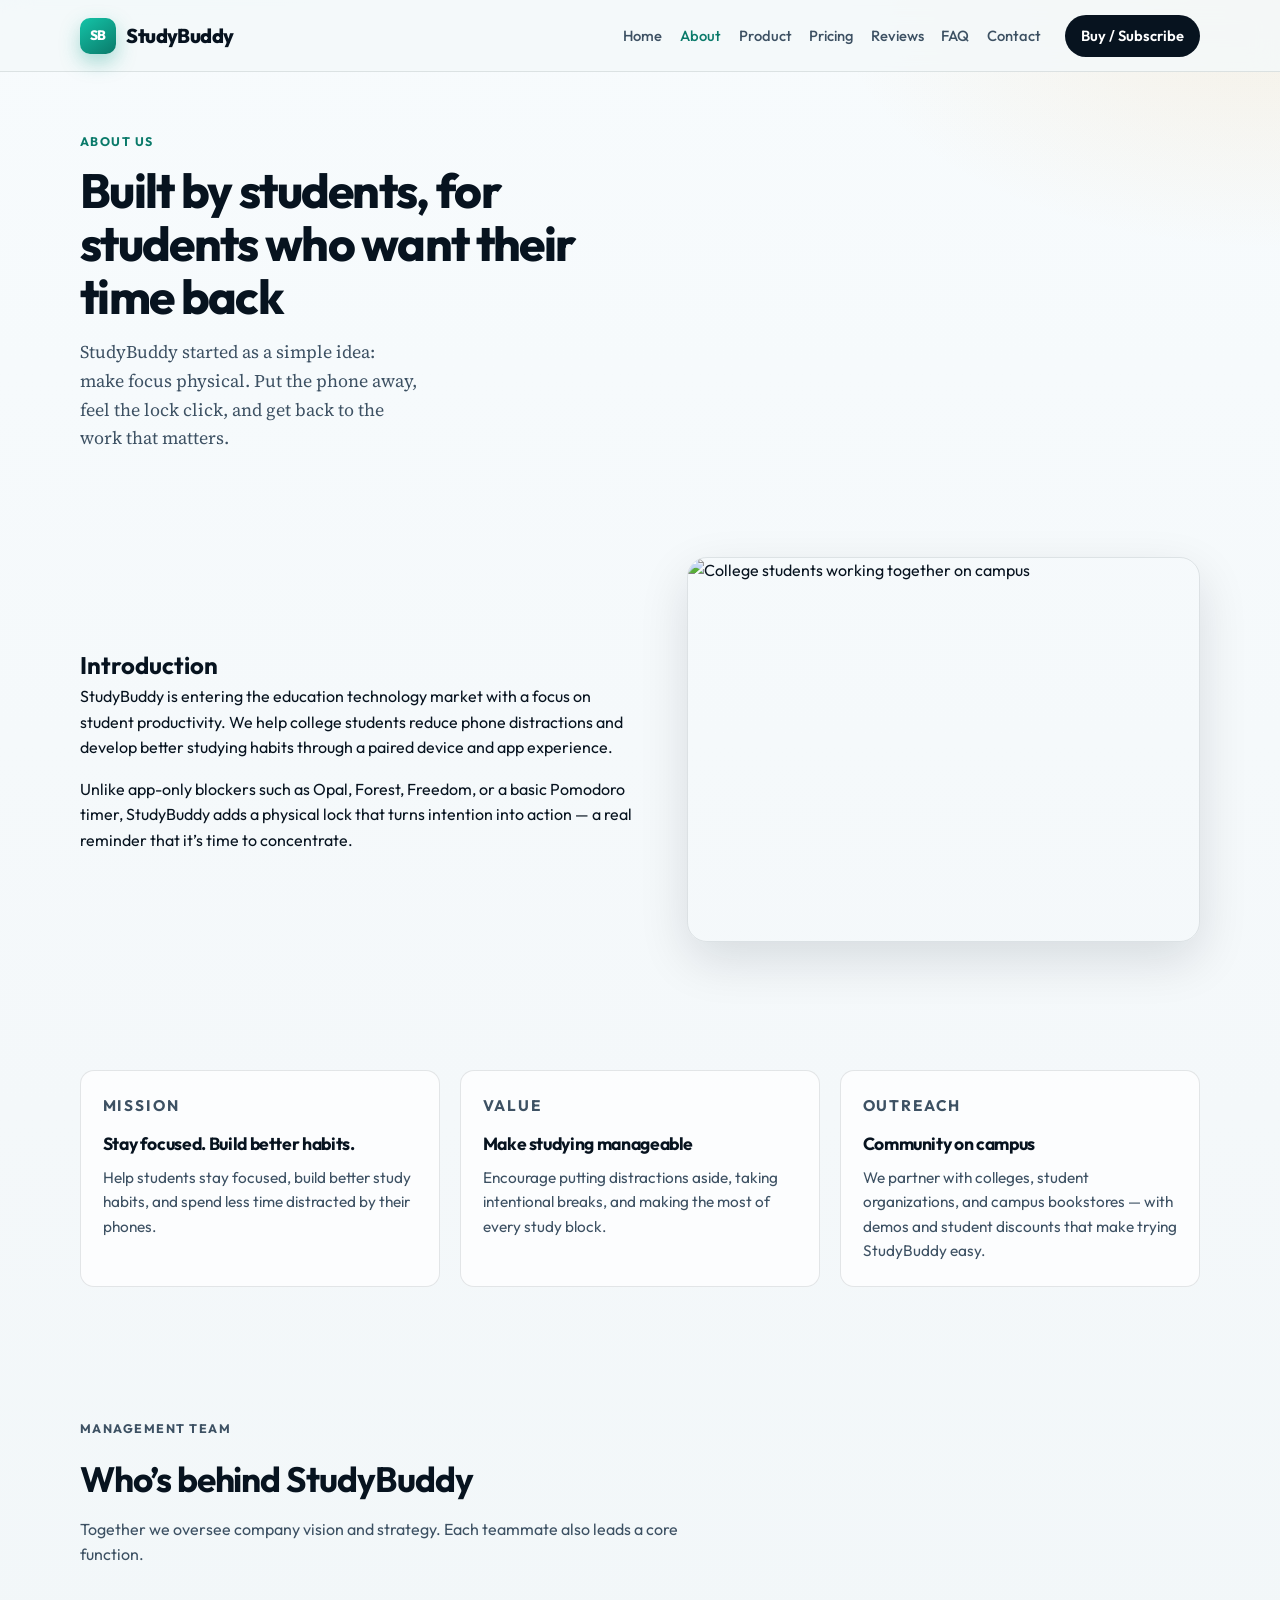
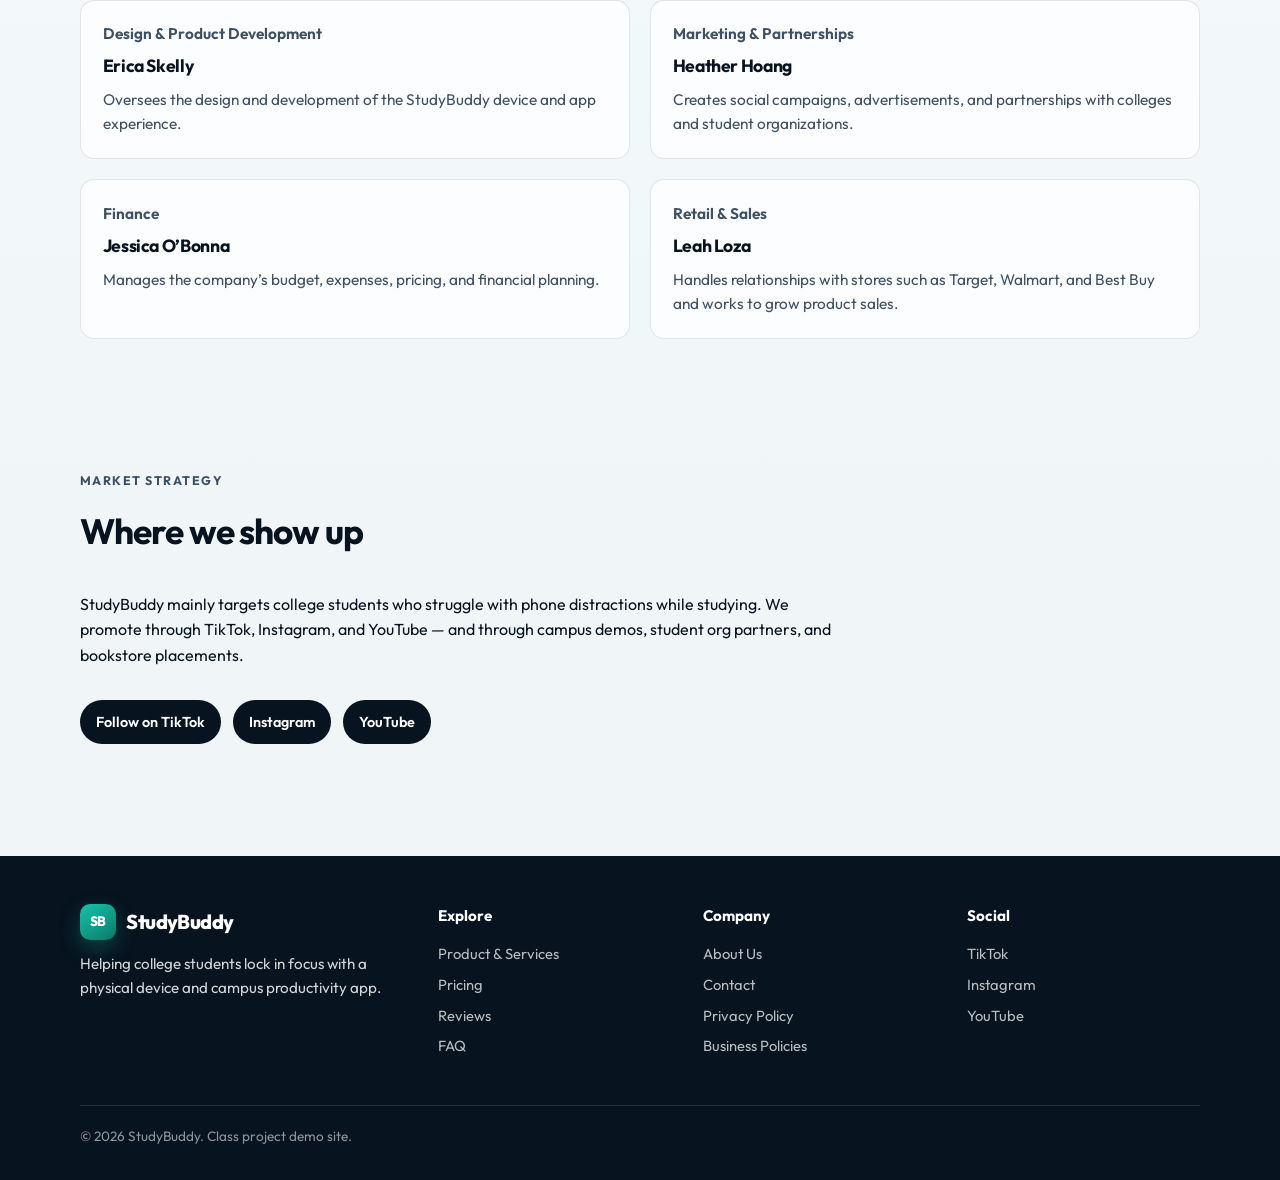
==== about.html @ 8989edad "Initial StudyBuddy multi-page class project website. Co-authored-by: Cursor <cursoragent@cursor.com>" ====
<!DOCTYPE html>
<html lang="en">
<head>
  <meta charset="UTF-8" />
  <meta name="viewport" content="width=device-width, initial-scale=1" />
  <title>About Us — StudyBuddy</title>
  <link rel="stylesheet" href="css/styles.css" />
</head>
<body>
  <header class="site-header">
    <div class="container nav">
      <a class="logo" href="index.html"><span class="logo-mark">SB</span> StudyBuddy</a>
      <button class="nav-toggle" aria-label="Menu" aria-expanded="false"><span></span><span></span><span></span></button>
      <nav class="nav-links" aria-label="Primary">
        <a href="index.html">Home</a>
        <a class="active" href="about.html">About</a>
        <a href="product.html">Product</a>
        <a href="pricing.html">Pricing</a>
        <a href="testimonials.html">Reviews</a>
        <a href="faq.html">FAQ</a>
        <a href="contact.html">Contact</a>
        <a class="nav-cta" href="checkout.html">Buy / Subscribe</a>
      </nav>
    </div>
  </header>

  <main>
    <section class="page-hero">
      <div class="container">
        <p class="eyebrow">About Us</p>
        <h1>Built by students, for students who want their time back</h1>
        <p class="lede">StudyBuddy started as a simple idea: make focus physical. Put the phone away, feel the lock click, and get back to the work that matters.</p>
      </div>
    </section>

    <section>
      <div class="container split">
        <div class="prose">
          <h2>Introduction</h2>
          <p>StudyBuddy is entering the education technology market with a focus on student productivity. We help college students reduce phone distractions and develop better studying habits through a paired device and app experience.</p>
          <p>Unlike app-only blockers such as Opal, Forest, Freedom, or a basic Pomodoro timer, StudyBuddy adds a physical lock that turns intention into action — a real reminder that it’s time to concentrate.</p>
        </div>
        <div class="device-shot">
          <img src="https://images.unsplash.com/photo-1523240795612-9a054b0db644?auto=format&fit=crop&w=1100&q=80" alt="College students working together on campus" />
        </div>
      </div>
    </section>

    <section>
      <div class="container">
        <div class="feature-grid">
          <article class="feature">
            <p class="eyebrow">Mission</p>
            <h3>Stay focused. Build better habits.</h3>
            <p>Help students stay focused, build better study habits, and spend less time distracted by their phones.</p>
          </article>
          <article class="feature">
            <p class="eyebrow">Value</p>
            <h3>Make studying manageable</h3>
            <p>Encourage putting distractions aside, taking intentional breaks, and making the most of every study block.</p>
          </article>
          <article class="feature">
            <p class="eyebrow">Outreach</p>
            <h3>Community on campus</h3>
            <p>We partner with colleges, student organizations, and campus bookstores — with demos and student discounts that make trying StudyBuddy easy.</p>
          </article>
        </div>
      </div>
    </section>

    <section>
      <div class="container">
        <div class="section-head">
          <p class="eyebrow">Management Team</p>
          <h2>Who’s behind StudyBuddy</h2>
          <p>Together we oversee company vision and strategy. Each teammate also leads a core function.</p>
        </div>
        <div class="team-grid">
          <article class="team-card">
            <p class="role">Design &amp; Product Development</p>
            <h3>Erica Skelly</h3>
            <p>Oversees the design and development of the StudyBuddy device and app experience.</p>
          </article>
          <article class="team-card">
            <p class="role">Marketing &amp; Partnerships</p>
            <h3>Heather Hoang</h3>
            <p>Creates social campaigns, advertisements, and partnerships with colleges and student organizations.</p>
          </article>
          <article class="team-card">
            <p class="role">Finance</p>
            <h3>Jessica O’Bonna</h3>
            <p>Manages the company’s budget, expenses, pricing, and financial planning.</p>
          </article>
          <article class="team-card">
            <p class="role">Retail &amp; Sales</p>
            <h3>Leah Loza</h3>
            <p>Handles relationships with stores such as Target, Walmart, and Best Buy and works to grow product sales.</p>
          </article>
        </div>
      </div>
    </section>

    <section>
      <div class="container">
        <div class="section-head">
          <p class="eyebrow">Market strategy</p>
          <h2>Where we show up</h2>
        </div>
        <div class="prose">
          <p>StudyBuddy mainly targets college students who struggle with phone distractions while studying. We promote through TikTok, Instagram, and YouTube — and through campus demos, student org partners, and bookstore placements.</p>
        </div>
        <div class="social-row mt-2">
          <a class="social-link" href="https://www.tiktok.com" target="_blank" rel="noopener">Follow on TikTok</a>
          <a class="social-link" href="https://www.instagram.com" target="_blank" rel="noopener">Instagram</a>
          <a class="social-link" href="https://www.youtube.com" target="_blank" rel="noopener">YouTube</a>
        </div>
      </div>
    </section>
  </main>

  <footer class="site-footer">
    <div class="container footer-grid">
      <div>
        <div class="logo"><span class="logo-mark">SB</span> StudyBuddy</div>
        <p>Helping college students lock in focus with a physical device and campus productivity app.</p>
      </div>
      <div>
        <h4>Explore</h4>
        <a href="product.html">Product &amp; Services</a>
        <a href="pricing.html">Pricing</a>
        <a href="testimonials.html">Reviews</a>
        <a href="faq.html">FAQ</a>
      </div>
      <div>
        <h4>Company</h4>
        <a href="about.html">About Us</a>
        <a href="contact.html">Contact</a>
        <a href="privacy.html">Privacy Policy</a>
        <a href="policies.html">Business Policies</a>
      </div>
      <div>
        <h4>Social</h4>
        <a href="https://www.tiktok.com" target="_blank" rel="noopener">TikTok</a>
        <a href="https://www.instagram.com" target="_blank" rel="noopener">Instagram</a>
        <a href="https://www.youtube.com" target="_blank" rel="noopener">YouTube</a>
      </div>
    </div>
    <div class="container footer-bottom">
      <span>© 2026 StudyBuddy. Class project demo site.</span>
    </div>
  </footer>
  <script src="js/main.js"></script>
</body>
</html>
---- css/styles.css ----
/* StudyBuddy — campus focus, ink + teal */
@import url('https://fonts.googleapis.com/css2?family=Outfit:wght@400;500;600;700;800&family=Source+Serif+4:opsz,wght@8..60,500;8..60,600&display=swap');

:root {
  --ink: #07131f;
  --ink-soft: #132536;
  --slate: #3d5163;
  --mist: #e8f1f4;
  --paper: #f4f8fa;
  --teal: #0f9f8a;
  --teal-bright: #14c4a8;
  --teal-deep: #0a7a6a;
  --amber: #e8a23a;
  --white: #ffffff;
  --line: rgba(7, 19, 31, 0.1);
  --shadow: 0 18px 50px rgba(7, 19, 31, 0.12);
  --radius: 14px;
  --max: 1120px;
  --nav-h: 72px;
  --font-display: "Outfit", system-ui, sans-serif;
  --font-serif: "Source Serif 4", Georgia, serif;
}

*,
*::before,
*::after {
  box-sizing: border-box;
  margin: 0;
  padding: 0;
}

html {
  scroll-behavior: smooth;
}

body {
  font-family: var(--font-display);
  color: var(--ink);
  background:
    radial-gradient(1200px 600px at 10% -10%, rgba(20, 196, 168, 0.18), transparent 55%),
    radial-gradient(900px 500px at 100% 0%, rgba(232, 162, 58, 0.12), transparent 50%),
    linear-gradient(180deg, #f7fbfd 0%, var(--paper) 40%, #eef5f7 100%);
  line-height: 1.6;
  min-height: 100vh;
}

img {
  max-width: 100%;
  display: block;
}

a {
  color: inherit;
  text-decoration: none;
}

ul {
  list-style: none;
}

.container {
  width: min(100% - 2.5rem, var(--max));
  margin-inline: auto;
}

/* Nav */
.site-header {
  position: sticky;
  top: 0;
  z-index: 100;
  height: var(--nav-h);
  backdrop-filter: blur(14px);
  background: rgba(244, 248, 250, 0.85);
  border-bottom: 1px solid var(--line);
}

.nav {
  height: var(--nav-h);
  display: flex;
  align-items: center;
  justify-content: space-between;
  gap: 1rem;
}

.logo {
  display: flex;
  align-items: center;
  gap: 0.65rem;
  font-weight: 800;
  font-size: 1.25rem;
  letter-spacing: -0.03em;
}

.logo-mark {
  width: 36px;
  height: 36px;
  border-radius: 10px;
  background: linear-gradient(145deg, var(--teal-bright), var(--teal-deep));
  display: grid;
  place-items: center;
  color: white;
  font-size: 0.85rem;
  box-shadow: 0 8px 20px rgba(15, 159, 138, 0.35);
}

.nav-links {
  display: flex;
  align-items: center;
  gap: 0.15rem 1.1rem;
  flex-wrap: wrap;
  justify-content: flex-end;
}

.nav-links a {
  font-size: 0.92rem;
  font-weight: 500;
  color: var(--slate);
  transition: color 0.2s ease;
}

.nav-links a:hover,
.nav-links a.active {
  color: var(--teal-deep);
}

.nav-cta {
  margin-left: 0.4rem;
  background: var(--ink);
  color: white !important;
  padding: 0.55rem 1rem;
  border-radius: 999px;
  font-weight: 600 !important;
}

.nav-cta:hover {
  background: var(--teal-deep) !important;
  color: white !important;
}

.nav-toggle {
  display: none;
  border: 0;
  background: transparent;
  width: 42px;
  height: 42px;
  cursor: pointer;
}

.nav-toggle span {
  display: block;
  height: 2px;
  background: var(--ink);
  margin: 7px 8px;
  border-radius: 2px;
}

@media (max-width: 900px) {
  .nav-toggle {
    display: block;
  }

  .nav-links {
    display: none;
    position: absolute;
    inset: var(--nav-h) 0 auto 0;
    background: rgba(244, 248, 250, 0.98);
    border-bottom: 1px solid var(--line);
    padding: 1rem 1.25rem 1.25rem;
    flex-direction: column;
    align-items: stretch;
    gap: 0.75rem;
  }

  .nav-links.open {
    display: flex;
  }

  .nav-cta {
    margin-left: 0;
    text-align: center;
  }
}

/* Buttons */
.btn {
  display: inline-flex;
  align-items: center;
  justify-content: center;
  gap: 0.45rem;
  padding: 0.85rem 1.35rem;
  border-radius: 999px;
  font-weight: 650;
  font-size: 0.98rem;
  border: 0;
  cursor: pointer;
  transition: transform 0.2s ease, background 0.2s ease, box-shadow 0.2s ease;
}

.btn:hover {
  transform: translateY(-2px);
}

.btn-primary {
  background: linear-gradient(135deg, var(--teal-bright), var(--teal-deep));
  color: white;
  box-shadow: 0 12px 28px rgba(15, 159, 138, 0.35);
}

.btn-secondary {
  background: var(--ink);
  color: white;
}

.btn-ghost {
  background: transparent;
  color: var(--ink);
  border: 1.5px solid var(--line);
}

.btn-amber {
  background: var(--amber);
  color: var(--ink);
}

/* Hero */
.hero {
  position: relative;
  min-height: calc(100vh - var(--nav-h));
  display: grid;
  align-items: end;
  overflow: hidden;
  color: white;
}

.hero-media {
  position: absolute;
  inset: 0;
  z-index: 0;
}

.hero-media img {
  width: 100%;
  height: 100%;
  object-fit: cover;
  animation: heroZoom 18s ease-in-out infinite alternate;
}

.hero-media::after {
  content: "";
  position: absolute;
  inset: 0;
  background:
    linear-gradient(180deg, rgba(7, 19, 31, 0.35) 0%, rgba(7, 19, 31, 0.78) 70%, rgba(7, 19, 31, 0.92) 100%),
    linear-gradient(90deg, rgba(7, 19, 31, 0.55), transparent 55%);
}

@keyframes heroZoom {
  from { transform: scale(1); }
  to { transform: scale(1.06); }
}

.hero-content {
  position: relative;
  z-index: 1;
  padding: 4.5rem 0 5rem;
  max-width: 680px;
  animation: riseIn 0.9s ease both;
}

@keyframes riseIn {
  from { opacity: 0; transform: translateY(24px); }
  to { opacity: 1; transform: translateY(0); }
}

.brand-hero {
  font-size: clamp(3.4rem, 9vw, 5.6rem);
  font-weight: 800;
  letter-spacing: -0.05em;
  line-height: 0.95;
  margin-bottom: 1rem;
}

.brand-hero span {
  color: var(--teal-bright);
}

.hero h1,
.page-hero h1 {
  font-size: clamp(2rem, 4.5vw, 3rem);
  letter-spacing: -0.035em;
  line-height: 1.1;
  font-weight: 750;
}

.hero .lede,
.page-hero .lede {
  margin-top: 1rem;
  font-size: 1.12rem;
  color: rgba(255, 255, 255, 0.88);
  max-width: 38ch;
  font-family: var(--font-serif);
}

.hero-actions {
  display: flex;
  flex-wrap: wrap;
  gap: 0.75rem;
  margin-top: 1.75rem;
}

/* Page hero (inner) */
.page-hero {
  padding: 3.5rem 0 2.5rem;
}

.page-hero h1 {
  max-width: 16ch;
}

.page-hero .lede {
  color: var(--slate);
  font-family: var(--font-serif);
}

.eyebrow {
  display: inline-block;
  font-size: 0.78rem;
  font-weight: 700;
  letter-spacing: 0.12em;
  text-transform: uppercase;
  color: var(--teal-deep);
  margin-bottom: 0.75rem;
}

/* Sections */
section {
  padding: 4rem 0;
}

.section-head {
  margin-bottom: 2rem;
  max-width: 620px;
}

.section-head h2 {
  font-size: clamp(1.6rem, 3vw, 2.2rem);
  letter-spacing: -0.03em;
  margin-bottom: 0.6rem;
}

.section-head p {
  color: var(--slate);
}

.split {
  display: grid;
  grid-template-columns: 1.05fr 0.95fr;
  gap: 2.5rem;
  align-items: center;
}

@media (max-width: 800px) {
  .split {
    grid-template-columns: 1fr;
  }
}

.feature-grid,
.team-grid,
.plan-grid,
.review-grid,
.policy-grid {
  display: grid;
  gap: 1.25rem;
}

.feature-grid {
  grid-template-columns: repeat(3, 1fr);
}

.team-grid,
.review-grid {
  grid-template-columns: repeat(2, 1fr);
}

.plan-grid {
  grid-template-columns: repeat(3, 1fr);
}

.policy-grid {
  grid-template-columns: repeat(2, 1fr);
}

@media (max-width: 900px) {
  .feature-grid,
  .plan-grid {
    grid-template-columns: 1fr;
  }

  .team-grid,
  .review-grid,
  .policy-grid {
    grid-template-columns: 1fr;
  }
}

.feature,
.team-card,
.plan,
.review,
.policy-block,
.faq-item,
.media-tile {
  background: rgba(255, 255, 255, 0.72);
  border: 1px solid var(--line);
  border-radius: var(--radius);
  padding: 1.35rem;
  transition: transform 0.25s ease, box-shadow 0.25s ease;
}

.feature:hover,
.team-card:hover,
.review:hover {
  transform: translateY(-4px);
  box-shadow: var(--shadow);
}

.feature-icon {
  width: 42px;
  height: 42px;
  border-radius: 12px;
  background: rgba(20, 196, 168, 0.15);
  color: var(--teal-deep);
  display: grid;
  place-items: center;
  font-weight: 800;
  margin-bottom: 0.85rem;
}

.feature h3,
.team-card h3,
.plan h3,
.review h3,
.policy-block h3 {
  font-size: 1.1rem;
  margin-bottom: 0.45rem;
  letter-spacing: -0.02em;
}

.feature p,
.team-card p,
.plan p,
.review p,
.policy-block p,
.faq-item p {
  color: var(--slate);
  font-size: 0.96rem;
}

.role {
  color: var(--teal-deep);
  font-weight: 650;
  font-size: 0.88rem;
  margin-bottom: 0.35rem;
}

/* Media band */
.media-band {
  display: grid;
  grid-template-columns: 1.4fr 1fr;
  gap: 1rem;
}

.media-band img {
  width: 100%;
  height: 100%;
  min-height: 280px;
  object-fit: cover;
  border-radius: var(--radius);
}

.media-stack {
  display: grid;
  gap: 1rem;
}

@media (max-width: 800px) {
  .media-band {
    grid-template-columns: 1fr;
  }
}

/* Pricing */
.plan.featured {
  border: 2px solid var(--teal);
  box-shadow: var(--shadow);
  position: relative;
}

.plan .price {
  font-size: 2.4rem;
  font-weight: 800;
  letter-spacing: -0.04em;
  margin: 0.6rem 0;
}

.plan .price span {
  font-size: 0.95rem;
  font-weight: 500;
  color: var(--slate);
}

.plan ul {
  margin: 1rem 0 1.4rem;
  display: grid;
  gap: 0.45rem;
}

.plan li {
  color: var(--slate);
  padding-left: 1.2rem;
  position: relative;
  font-size: 0.94rem;
}

.plan li::before {
  content: "✓";
  position: absolute;
  left: 0;
  color: var(--teal-deep);
  font-weight: 700;
}

.badge {
  display: inline-block;
  background: rgba(20, 196, 168, 0.15);
  color: var(--teal-deep);
  font-size: 0.75rem;
  font-weight: 700;
  padding: 0.25rem 0.6rem;
  border-radius: 999px;
  margin-bottom: 0.5rem;
}

/* Forms */
.form-shell {
  background: rgba(255, 255, 255, 0.8);
  border: 1px solid var(--line);
  border-radius: calc(var(--radius) + 4px);
  padding: 1.5rem;
  box-shadow: var(--shadow);
}

.form-grid {
  display: grid;
  gap: 1rem;
}

.form-grid.two {
  grid-template-columns: 1fr 1fr;
}

@media (max-width: 700px) {
  .form-grid.two {
    grid-template-columns: 1fr;
  }
}

label {
  display: grid;
  gap: 0.35rem;
  font-size: 0.9rem;
  font-weight: 600;
}

input,
select,
textarea {
  width: 100%;
  border: 1.5px solid var(--line);
  border-radius: 10px;
  padding: 0.75rem 0.85rem;
  font: inherit;
  background: white;
  color: var(--ink);
}

input:focus,
select:focus,
textarea:focus {
  outline: 2px solid rgba(20, 196, 168, 0.35);
  border-color: var(--teal);
}

textarea {
  min-height: 130px;
  resize: vertical;
}

.form-note {
  margin-top: 0.85rem;
  font-size: 0.85rem;
  color: var(--slate);
}

.form-success {
  display: none;
  margin-top: 1rem;
  padding: 0.9rem 1rem;
  border-radius: 10px;
  background: rgba(20, 196, 168, 0.15);
  color: var(--teal-deep);
  font-weight: 600;
}

.form-success.show {
  display: block;
  animation: riseIn 0.4s ease;
}

/* FAQ */
.faq-list {
  display: grid;
  gap: 0.85rem;
}

.faq-item summary {
  cursor: pointer;
  font-weight: 650;
  list-style: none;
}

.faq-item summary::-webkit-details-marker {
  display: none;
}

.faq-item summary::after {
  content: "+";
  float: right;
  color: var(--teal-deep);
  font-weight: 700;
}

.faq-item[open] summary::after {
  content: "–";
}

.faq-item p {
  margin-top: 0.75rem;
}

/* Social */
.social-row {
  display: flex;
  flex-wrap: wrap;
  gap: 0.75rem;
}

.social-link {
  display: inline-flex;
  align-items: center;
  gap: 0.45rem;
  padding: 0.65rem 1rem;
  border-radius: 999px;
  background: var(--ink);
  color: white;
  font-weight: 600;
  font-size: 0.9rem;
}

.social-link:hover {
  background: var(--teal-deep);
}

/* Stars */
.stars {
  color: var(--amber);
  letter-spacing: 0.08em;
  margin-bottom: 0.4rem;
}

/* Checkout */
.checkout-layout {
  display: grid;
  grid-template-columns: 1.1fr 0.9fr;
  gap: 1.5rem;
  align-items: start;
}

@media (max-width: 850px) {
  .checkout-layout {
    grid-template-columns: 1fr;
  }
}

.order-summary {
  background: var(--ink);
  color: white;
  border-radius: calc(var(--radius) + 4px);
  padding: 1.5rem;
}

.order-summary h3 {
  margin-bottom: 1rem;
}

.order-line {
  display: flex;
  justify-content: space-between;
  gap: 1rem;
  padding: 0.55rem 0;
  border-bottom: 1px solid rgba(255, 255, 255, 0.12);
  font-size: 0.95rem;
}

.order-total {
  display: flex;
  justify-content: space-between;
  margin-top: 1rem;
  font-size: 1.2rem;
  font-weight: 750;
}

/* Footer */
.site-footer {
  margin-top: 3rem;
  background: var(--ink);
  color: rgba(255, 255, 255, 0.82);
  padding: 3rem 0 2rem;
}

.footer-grid {
  display: grid;
  grid-template-columns: 1.4fr 1fr 1fr 1fr;
  gap: 2rem;
}

@media (max-width: 850px) {
  .footer-grid {
    grid-template-columns: 1fr 1fr;
  }
}

@media (max-width: 520px) {
  .footer-grid {
    grid-template-columns: 1fr;
  }
}

.site-footer .logo {
  color: white;
  margin-bottom: 0.75rem;
}

.site-footer p {
  max-width: 34ch;
  font-size: 0.95rem;
}

.site-footer h4 {
  color: white;
  margin-bottom: 0.85rem;
  font-size: 0.95rem;
}

.site-footer a {
  display: block;
  color: rgba(255, 255, 255, 0.72);
  margin-bottom: 0.45rem;
  font-size: 0.92rem;
}

.site-footer a:hover {
  color: var(--teal-bright);
}

.footer-bottom {
  margin-top: 2.5rem;
  padding-top: 1.25rem;
  border-top: 1px solid rgba(255, 255, 255, 0.12);
  display: flex;
  flex-wrap: wrap;
  justify-content: space-between;
  gap: 0.75rem;
  font-size: 0.85rem;
  color: rgba(255, 255, 255, 0.55);
}

/* Utility */
.muted {
  color: var(--slate);
}

.mt-1 { margin-top: 1rem; }
.mt-2 { margin-top: 2rem; }
.mb-1 { margin-bottom: 1rem; }

.prose {
  max-width: 70ch;
}

.prose p + p {
  margin-top: 1rem;
}

.prose ul {
  margin: 1rem 0;
  padding-left: 1.2rem;
}

.prose li {
  list-style: disc;
  color: var(--slate);
  margin-bottom: 0.4rem;
}

.device-shot {
  border-radius: calc(var(--radius) + 6px);
  overflow: hidden;
  box-shadow: var(--shadow);
  border: 1px solid var(--line);
}

.device-shot img {
  width: 100%;
  aspect-ratio: 4 / 3;
  object-fit: cover;
}

.cta-band {
  background: linear-gradient(135deg, var(--ink) 0%, #12324a 100%);
  color: white;
  border-radius: calc(var(--radius) + 8px);
  padding: 2.5rem;
  display: flex;
  flex-wrap: wrap;
  justify-content: space-between;
  gap: 1.25rem;
  align-items: center;
}

.cta-band h2 {
  font-size: clamp(1.5rem, 3vw, 2rem);
  letter-spacing: -0.03em;
  max-width: 16ch;
}

.cta-band p {
  color: rgba(255, 255, 255, 0.78);
  margin-top: 0.4rem;
  max-width: 40ch;
}

.ad-space {
  margin-top: 1rem;
  border: 1.5px dashed rgba(20, 196, 168, 0.45);
  border-radius: var(--radius);
  padding: 1.25rem;
  background: rgba(20, 196, 168, 0.06);
  text-align: center;
}

.ad-space strong {
  display: block;
  margin-bottom: 0.25rem;
}
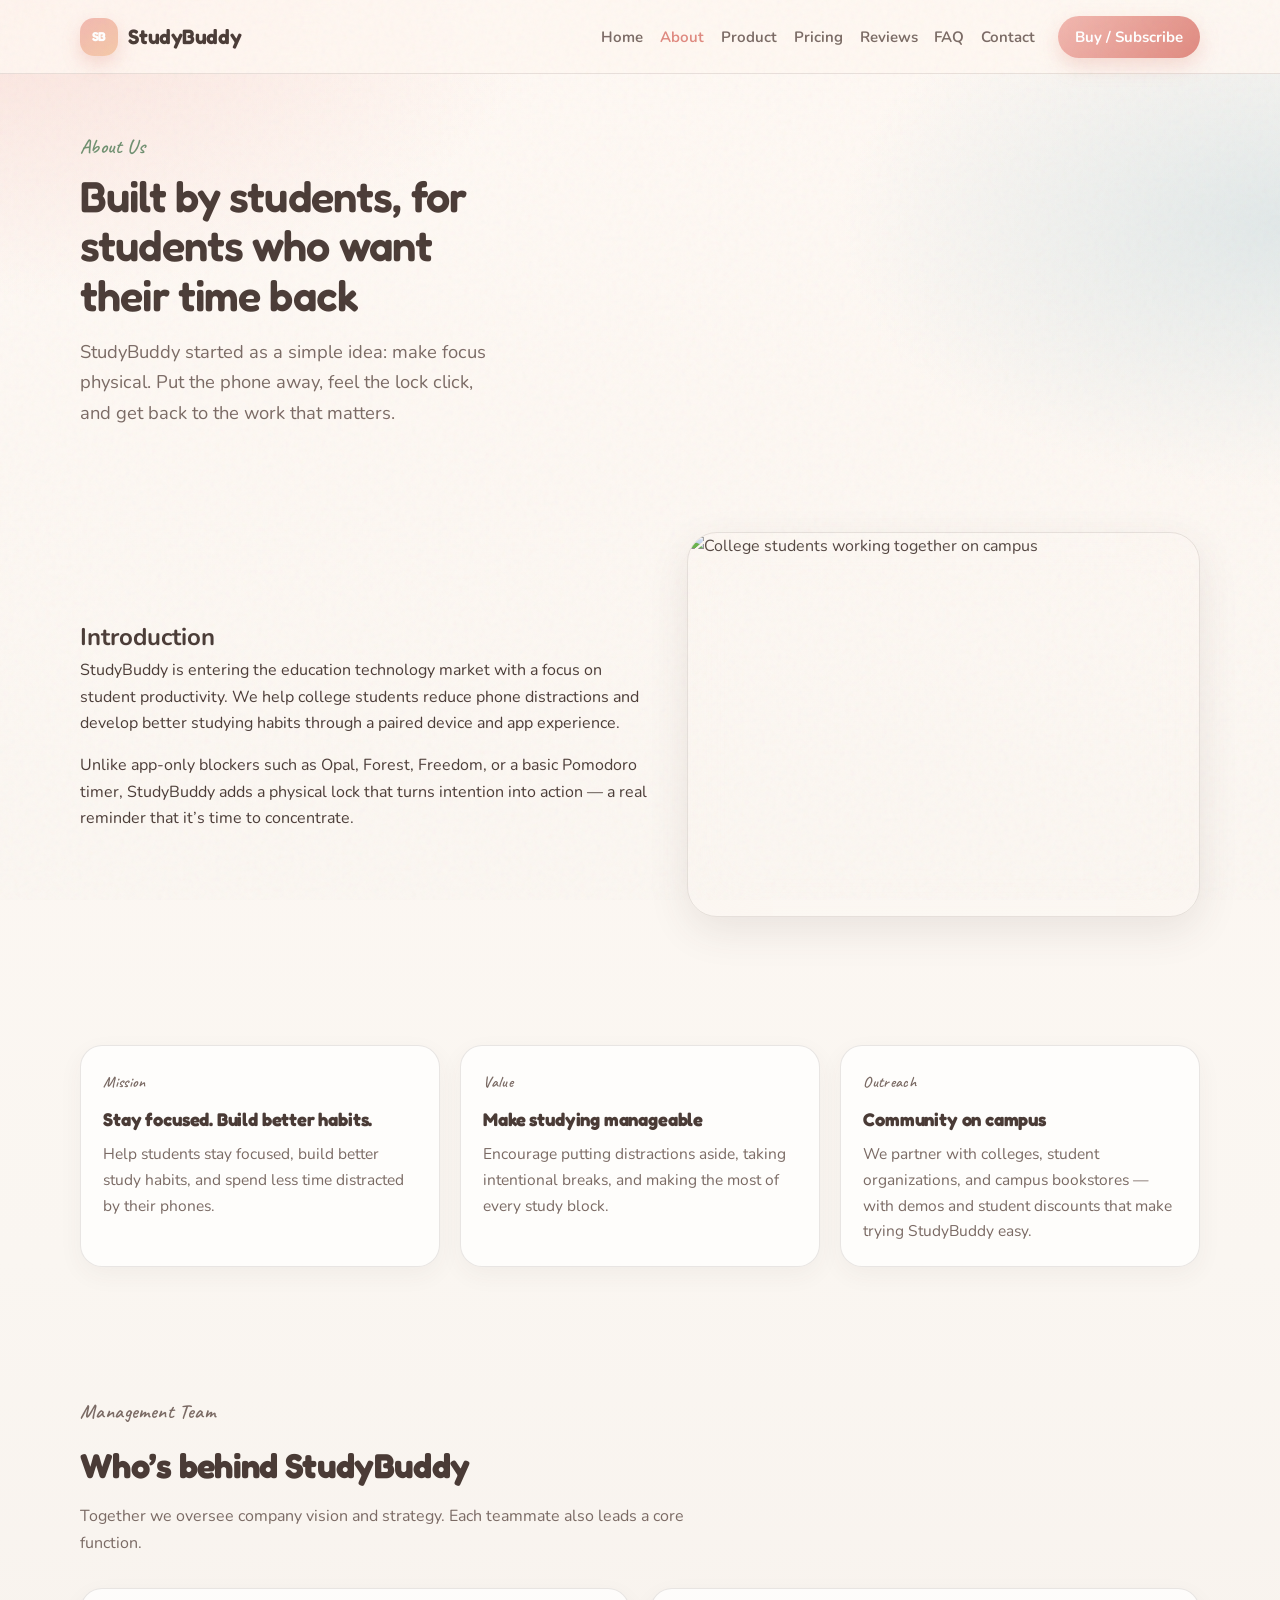
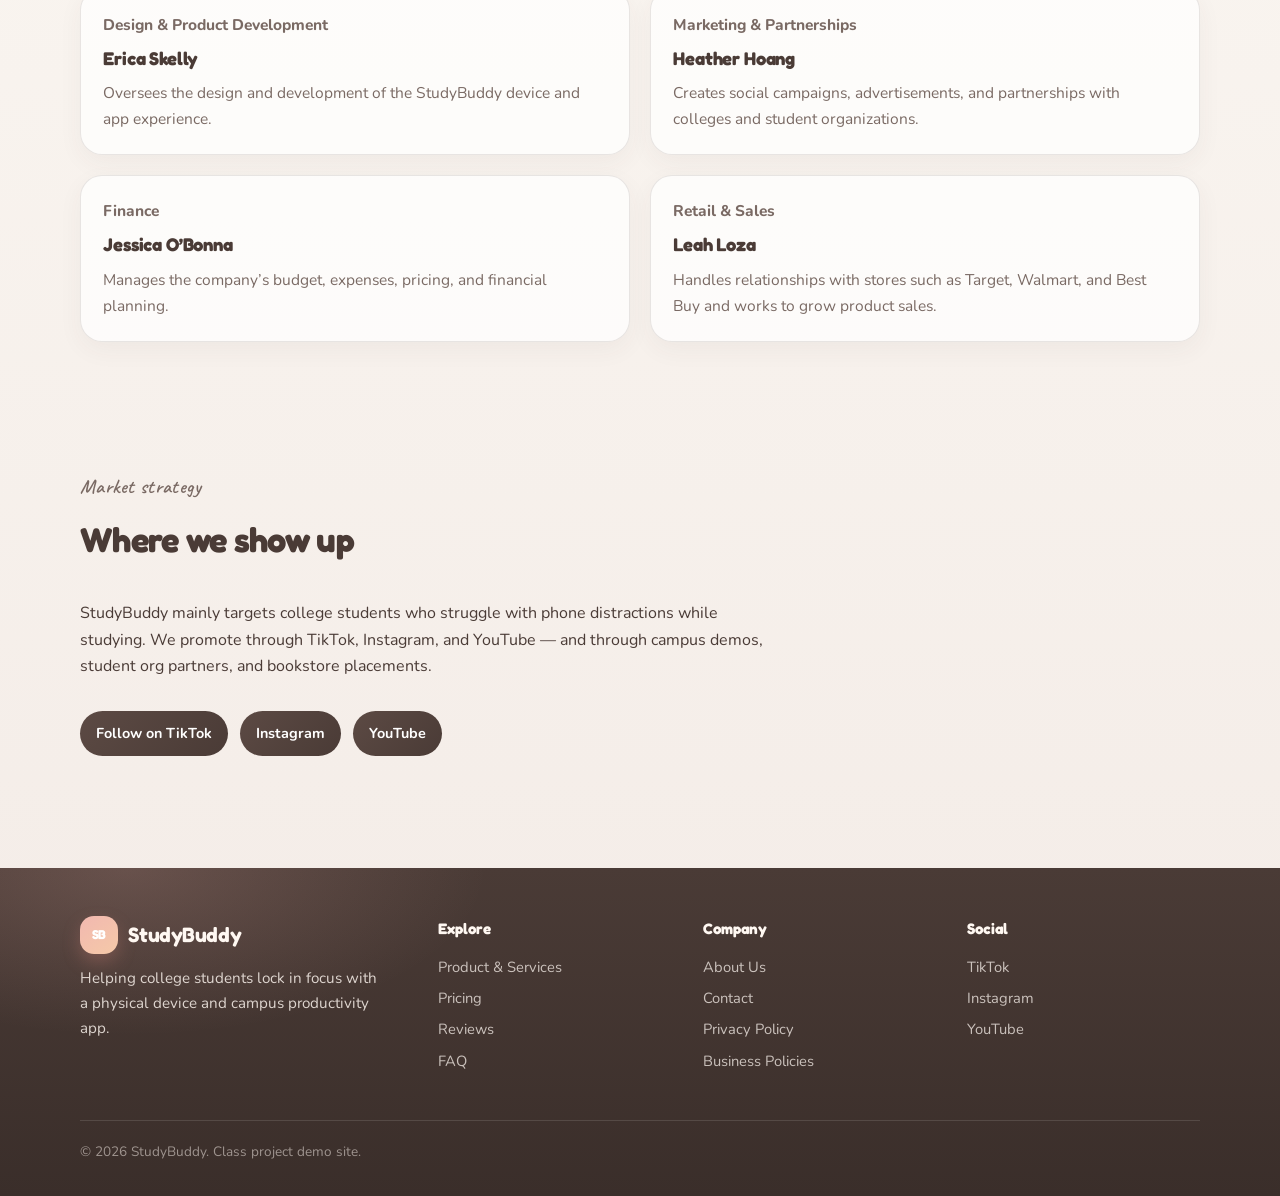
==== commit 101f01f2: "Cache-bust CSS so left-aligned hero styles actually load. Co-authored-by: Cursor <cursoragent@cursor" ====
--- a/about.html
+++ b/about.html
@@ -4,7 +4,7 @@
   <meta charset="UTF-8" />
   <meta name="viewport" content="width=device-width, initial-scale=1" />
   <title>About Us — StudyBuddy</title>
-  <link rel="stylesheet" href="css/styles.css" />
+  <link rel="stylesheet" href="css/styles.css?v=lofi-left-3" />
 </head>
 <body>
   <header class="site-header">
--- a/css/styles.css
+++ b/css/styles.css
@@ -1,24 +1,29 @@
-/* StudyBuddy — campus focus, ink + teal */
-@import url('https://fonts.googleapis.com/css2?family=Outfit:wght@400;500;600;700;800&family=Source+Serif+4:opsz,wght@8..60,500;8..60,600&display=swap');
+/* StudyBuddy — cute cozy lofi */
+@import url('https://fonts.googleapis.com/css2?family=Fredoka:wght@400;500;600;700&family=Nunito:ital,wght@0,400;0,500;0,600;0,700;0,800;1,400&family=Caveat:wght@500;600&display=swap');
 
 :root {
-  --ink: #07131f;
-  --ink-soft: #132536;
-  --slate: #3d5163;
-  --mist: #e8f1f4;
-  --paper: #f4f8fa;
-  --teal: #0f9f8a;
-  --teal-bright: #14c4a8;
-  --teal-deep: #0a7a6a;
-  --amber: #e8a23a;
+  --ink: #4a3b36;
+  --ink-soft: #5c4a44;
+  --slate: #7a6a64;
+  --mist: #f3ebe4;
+  --paper: #faf6f1;
+  --blush: #f2b8b0;
+  --blush-deep: #e0897f;
+  --matcha: #8fad8a;
+  --matcha-deep: #6f9070;
+  --cream: #fff8f2;
+  --sky: #b7d0d8;
+  --lavender-mist: #d9cfe8;
+  --amber: #e8b86d;
   --white: #ffffff;
-  --line: rgba(7, 19, 31, 0.1);
-  --shadow: 0 18px 50px rgba(7, 19, 31, 0.12);
-  --radius: 14px;
+  --line: rgba(74, 59, 54, 0.12);
+  --shadow: 0 14px 40px rgba(74, 59, 54, 0.1);
+  --radius: 22px;
   --max: 1120px;
-  --nav-h: 72px;
-  --font-display: "Outfit", system-ui, sans-serif;
-  --font-serif: "Source Serif 4", Georgia, serif;
+  --nav-h: 74px;
+  --font-display: "Fredoka", system-ui, sans-serif;
+  --font-body: "Nunito", system-ui, sans-serif;
+  --font-lofi: "Caveat", cursive;
 }
 
 *,
@@ -34,14 +39,26 @@
 }
 
 body {
-  font-family: var(--font-display);
+  font-family: var(--font-body);
   color: var(--ink);
-  background:
-    radial-gradient(1200px 600px at 10% -10%, rgba(20, 196, 168, 0.18), transparent 55%),
-    radial-gradient(900px 500px at 100% 0%, rgba(232, 162, 58, 0.12), transparent 50%),
-    linear-gradient(180deg, #f7fbfd 0%, var(--paper) 40%, #eef5f7 100%);
-  line-height: 1.6;
+  background-color: var(--paper);
+  background-image:
+    radial-gradient(ellipse 900px 500px at 0% 0%, rgba(242, 184, 176, 0.35), transparent 60%),
+    radial-gradient(ellipse 800px 480px at 100% 8%, rgba(183, 208, 216, 0.4), transparent 55%),
+    radial-gradient(ellipse 700px 400px at 50% 100%, rgba(143, 173, 138, 0.22), transparent 50%),
+    linear-gradient(180deg, #fff9f4 0%, var(--paper) 45%, #f3ebe6 100%);
+  line-height: 1.65;
   min-height: 100vh;
+}
+
+body::before {
+  content: "";
+  pointer-events: none;
+  position: fixed;
+  inset: 0;
+  z-index: 9999;
+  opacity: 0.045;
+  background-image: url("data:image/svg+xml,%3Csvg viewBox='0 0 200 200' xmlns='http://www.w3.org/2000/svg'%3E%3Cfilter id='n'%3E%3CfeTurbulence type='fractalNoise' baseFrequency='0.85' numOctaves='4' stitchTiles='stitch'/%3E%3C/filter%3E%3Crect width='100%25' height='100%25' filter='url(%23n)'/%3E%3C/svg%3E");
 }
 
 img {
@@ -69,8 +86,8 @@
   top: 0;
   z-index: 100;
   height: var(--nav-h);
-  backdrop-filter: blur(14px);
-  background: rgba(244, 248, 250, 0.85);
+  backdrop-filter: blur(16px);
+  background: rgba(255, 248, 242, 0.82);
   border-bottom: 1px solid var(--line);
 }
 
@@ -86,54 +103,65 @@
   display: flex;
   align-items: center;
   gap: 0.65rem;
-  font-weight: 800;
-  font-size: 1.25rem;
-  letter-spacing: -0.03em;
+  font-family: var(--font-display);
+  font-weight: 650;
+  font-size: 1.3rem;
+  letter-spacing: -0.02em;
+  color: var(--ink);
 }
 
 .logo-mark {
-  width: 36px;
-  height: 36px;
-  border-radius: 10px;
-  background: linear-gradient(145deg, var(--teal-bright), var(--teal-deep));
+  width: 38px;
+  height: 38px;
+  border-radius: 14px;
+  background: linear-gradient(145deg, var(--blush), #f5c9a8);
   display: grid;
   place-items: center;
   color: white;
-  font-size: 0.85rem;
-  box-shadow: 0 8px 20px rgba(15, 159, 138, 0.35);
+  font-size: 0.8rem;
+  font-family: var(--font-display);
+  font-weight: 700;
+  box-shadow: 0 8px 18px rgba(224, 137, 127, 0.28);
+  animation: softFloat 4.5s ease-in-out infinite;
+}
+
+@keyframes softFloat {
+  0%, 100% { transform: translateY(0); }
+  50% { transform: translateY(-3px); }
 }
 
 .nav-links {
   display: flex;
   align-items: center;
-  gap: 0.15rem 1.1rem;
+  gap: 0.15rem 1.05rem;
   flex-wrap: wrap;
   justify-content: flex-end;
 }
 
 .nav-links a {
-  font-size: 0.92rem;
-  font-weight: 500;
+  font-size: 0.94rem;
+  font-weight: 650;
   color: var(--slate);
   transition: color 0.2s ease;
 }
 
 .nav-links a:hover,
 .nav-links a.active {
-  color: var(--teal-deep);
+  color: var(--blush-deep);
 }
 
 .nav-cta {
   margin-left: 0.4rem;
-  background: var(--ink);
+  background: linear-gradient(135deg, var(--blush), var(--blush-deep));
   color: white !important;
-  padding: 0.55rem 1rem;
+  padding: 0.55rem 1.05rem;
   border-radius: 999px;
-  font-weight: 600 !important;
+  font-weight: 700 !important;
+  box-shadow: 0 8px 20px rgba(224, 137, 127, 0.28);
 }
 
 .nav-cta:hover {
-  background: var(--teal-deep) !important;
+  filter: brightness(1.05);
   color: white !important;
 }
 
@@ -163,7 +191,7 @@
     display: none;
     position: absolute;
     inset: var(--nav-h) 0 auto 0;
-    background: rgba(244, 248, 250, 0.98);
+    background: rgba(255, 248, 242, 0.97);
     border-bottom: 1px solid var(--line);
     padding: 1rem 1.25rem 1.25rem;
     flex-direction: column;
@@ -187,49 +215,53 @@
   align-items: center;
   justify-content: center;
   gap: 0.45rem;
-  padding: 0.85rem 1.35rem;
+  padding: 0.85rem 1.4rem;
   border-radius: 999px;
-  font-weight: 650;
+  font-family: var(--font-body);
+  font-weight: 750;
   font-size: 0.98rem;
   border: 0;
   cursor: pointer;
-  transition: transform 0.2s ease, background 0.2s ease, box-shadow 0.2s ease;
+  transition: transform 0.25s ease, filter 0.2s ease, box-shadow 0.25s ease;
 }
 
 .btn:hover {
-  transform: translateY(-2px);
+  transform: translateY(-3px);
 }
 
 .btn-primary {
-  background: linear-gradient(135deg, var(--teal-bright), var(--teal-deep));
+  background: linear-gradient(135deg, #f2c2b8, var(--blush-deep));
   color: white;
-  box-shadow: 0 12px 28px rgba(15, 159, 138, 0.35);
+  box-shadow: 0 12px 28px rgba(224, 137, 127, 0.32);
 }
 
 .btn-secondary {
-  background: var(--ink);
+  background: linear-gradient(135deg, var(--matcha), var(--matcha-deep));
   color: white;
+  box-shadow: 0 12px 28px rgba(111, 144, 112, 0.28);
 }
 
 .btn-ghost {
-  background: transparent;
+  background: rgba(255, 255, 255, 0.55);
   color: var(--ink);
-  border: 1.5px solid var(--line);
+  border: 1.5px solid rgba(74, 59, 54, 0.14);
+  backdrop-filter: blur(8px);
 }
 
 .btn-amber {
-  background: var(--amber);
+  background: linear-gradient(135deg, #f0d09a, var(--amber));
   color: var(--ink);
 }
 
-/* Hero */
+/* Hero — soft cozy full-bleed */
 .hero {
   position: relative;
   min-height: calc(100vh - var(--nav-h));
   display: grid;
   align-items: end;
+  justify-items: start;
   overflow: hidden;
-  color: white;
+  color: var(--ink);
 }
 
 .hero-media {
@@ -242,7 +274,8 @@
   width: 100%;
   height: 100%;
   object-fit: cover;
-  animation: heroZoom 18s ease-in-out infinite alternate;
+  filter: saturate(0.92) brightness(1.05);
+  animation: heroDrift 20s ease-in-out infinite alternate;
 }
 
 .hero-media::after {
@@ -250,55 +283,63 @@
   position: absolute;
   inset: 0;
   background:
-    linear-gradient(180deg, rgba(7, 19, 31, 0.35) 0%, rgba(7, 19, 31, 0.78) 70%, rgba(7, 19, 31, 0.92) 100%),
-    linear-gradient(90deg, rgba(7, 19, 31, 0.55), transparent 55%);
-}
-
-@keyframes heroZoom {
-  from { transform: scale(1); }
-  to { transform: scale(1.06); }
+    linear-gradient(180deg, rgba(255, 248, 242, 0.25) 0%, rgba(250, 230, 220, 0.45) 40%, rgba(250, 246, 241, 0.92) 78%, var(--paper) 100%),
+    linear-gradient(90deg, rgba(255, 248, 242, 0.55), transparent 60%);
+}
+
+@keyframes heroDrift {
+  from { transform: scale(1) translateY(0); }
+  to { transform: scale(1.05) translateY(-1%); }
 }
 
 .hero-content {
   position: relative;
   z-index: 1;
-  padding: 4.5rem 0 5rem;
-  max-width: 680px;
-  animation: riseIn 0.9s ease both;
+  justify-self: start;
+  place-self: end start;
+  box-sizing: border-box;
+  width: min(34rem, calc(100vw - 1.5rem));
+  max-width: 34rem;
+  margin: 0 0 0 0;
+  padding: 4.5rem 1rem 4.5rem 1.5rem;
+  text-align: left;
+  animation: riseIn 0.95s ease both;
 }
 
 @keyframes riseIn {
-  from { opacity: 0; transform: translateY(24px); }
+  from { opacity: 0; transform: translateY(22px); }
   to { opacity: 1; transform: translateY(0); }
 }
 
 .brand-hero {
-  font-size: clamp(3.4rem, 9vw, 5.6rem);
-  font-weight: 800;
-  letter-spacing: -0.05em;
+  font-family: var(--font-display);
+  font-size: clamp(3.5rem, 9vw, 5.8rem);
+  font-weight: 700;
+  letter-spacing: -0.03em;
   line-height: 0.95;
-  margin-bottom: 1rem;
+  margin-bottom: 0.85rem;
+  color: var(--ink);
 }
 
 .brand-hero span {
-  color: var(--teal-bright);
+  color: var(--blush-deep);
 }
 
 .hero h1,
 .page-hero h1 {
-  font-size: clamp(2rem, 4.5vw, 3rem);
-  letter-spacing: -0.035em;
-  line-height: 1.1;
-  font-weight: 750;
+  font-family: var(--font-display);
+  font-size: clamp(1.85rem, 4vw, 2.7rem);
+  letter-spacing: -0.02em;
+  line-height: 1.15;
+  font-weight: 600;
 }
 
 .hero .lede,
 .page-hero .lede {
   margin-top: 1rem;
-  font-size: 1.12rem;
-  color: rgba(255, 255, 255, 0.88);
+  font-size: 1.15rem;
+  color: var(--slate);
   max-width: 38ch;
-  font-family: var(--font-serif);
 }
 
 .hero-actions {
@@ -308,28 +349,37 @@
   margin-top: 1.75rem;
 }
 
+.lofi-note {
+  display: inline-block;
+  margin-top: 1.1rem;
+  font-family: var(--font-lofi);
+  font-size: 1.35rem;
+  color: var(--blush-deep);
+  transform: rotate(-2deg);
+}
+
 /* Page hero (inner) */
 .page-hero {
   padding: 3.5rem 0 2.5rem;
 }
 
 .page-hero h1 {
-  max-width: 16ch;
+  max-width: 18ch;
 }
 
 .page-hero .lede {
   color: var(--slate);
-  font-family: var(--font-serif);
 }
 
 .eyebrow {
   display: inline-block;
-  font-size: 0.78rem;
-  font-weight: 700;
-  letter-spacing: 0.12em;
-  text-transform: uppercase;
-  color: var(--teal-deep);
-  margin-bottom: 0.75rem;
+  font-family: var(--font-lofi);
+  font-size: 1.25rem;
+  font-weight: 600;
+  letter-spacing: 0.02em;
+  text-transform: none;
+  color: var(--matcha-deep);
+  margin-bottom: 0.55rem;
 }
 
 /* Sections */
@@ -343,8 +393,9 @@
 }
 
 .section-head h2 {
-  font-size: clamp(1.6rem, 3vw, 2.2rem);
-  letter-spacing: -0.03em;
+  font-family: var(--font-display);
+  font-size: clamp(1.6rem, 3vw, 2.15rem);
+  letter-spacing: -0.02em;
   margin-bottom: 0.6rem;
 }
 
@@ -414,26 +465,28 @@
   background: rgba(255, 255, 255, 0.72);
   border: 1px solid var(--line);
   border-radius: var(--radius);
-  padding: 1.35rem;
-  transition: transform 0.25s ease, box-shadow 0.25s ease;
+  padding: 1.4rem;
+  box-shadow: 0 8px 24px rgba(74, 59, 54, 0.05);
+  transition: transform 0.3s ease, box-shadow 0.3s ease;
 }
 
 .feature:hover,
 .team-card:hover,
 .review:hover {
-  transform: translateY(-4px);
+  transform: translateY(-5px) rotate(-0.3deg);
   box-shadow: var(--shadow);
 }
 
 .feature-icon {
-  width: 42px;
-  height: 42px;
-  border-radius: 12px;
-  background: rgba(20, 196, 168, 0.15);
-  color: var(--teal-deep);
+  width: 46px;
+  height: 46px;
+  border-radius: 16px;
+  background: linear-gradient(145deg, rgba(242, 184, 176, 0.45), rgba(183, 208, 216, 0.45));
+  color: var(--ink);
   display: grid;
   place-items: center;
-  font-weight: 800;
+  font-family: var(--font-display);
+  font-weight: 700;
   margin-bottom: 0.85rem;
 }
 
@@ -442,9 +495,10 @@
 .plan h3,
 .review h3,
 .policy-block h3 {
-  font-size: 1.1rem;
+  font-family: var(--font-display);
+  font-size: 1.15rem;
   margin-bottom: 0.45rem;
-  letter-spacing: -0.02em;
+  letter-spacing: -0.01em;
 }
 
 .feature p,
@@ -454,12 +508,12 @@
 .policy-block p,
 .faq-item p {
   color: var(--slate);
-  font-size: 0.96rem;
+  font-size: 0.97rem;
 }
 
 .role {
-  color: var(--teal-deep);
-  font-weight: 650;
+  color: var(--blush-deep);
+  font-weight: 750;
   font-size: 0.88rem;
   margin-bottom: 0.35rem;
 }
@@ -477,6 +531,7 @@
   min-height: 280px;
   object-fit: cover;
   border-radius: var(--radius);
+  filter: saturate(0.95);
 }
 
 .media-stack {
@@ -492,21 +547,24 @@
 
 /* Pricing */
 .plan.featured {
-  border: 2px solid var(--teal);
+  border: 2px solid var(--blush);
   box-shadow: var(--shadow);
   position: relative;
+  background: linear-gradient(180deg, #fff9f6, #ffffff);
 }
 
 .plan .price {
+  font-family: var(--font-display);
   font-size: 2.4rem;
-  font-weight: 800;
-  letter-spacing: -0.04em;
+  font-weight: 700;
+  letter-spacing: -0.03em;
   margin: 0.6rem 0;
 }
 
 .plan .price span {
+  font-family: var(--font-body);
   font-size: 0.95rem;
-  font-weight: 500;
+  font-weight: 600;
   color: var(--slate);
 }
 
@@ -524,27 +582,28 @@
 }
 
 .plan li::before {
-  content: "✓";
+  content: "♡";
   position: absolute;
   left: 0;
-  color: var(--teal-deep);
+  color: var(--blush-deep);
   font-weight: 700;
+  font-size: 0.85rem;
 }
 
 .badge {
   display: inline-block;
-  background: rgba(20, 196, 168, 0.15);
-  color: var(--teal-deep);
-  font-size: 0.75rem;
-  font-weight: 700;
-  padding: 0.25rem 0.6rem;
+  background: rgba(143, 173, 138, 0.22);
+  color: var(--matcha-deep);
+  font-size: 0.78rem;
+  font-weight: 750;
+  padding: 0.28rem 0.7rem;
   border-radius: 999px;
   margin-bottom: 0.5rem;
 }
 
 /* Forms */
 .form-shell {
-  background: rgba(255, 255, 255, 0.8);
+  background: rgba(255, 255, 255, 0.82);
   border: 1px solid var(--line);
   border-radius: calc(var(--radius) + 4px);
   padding: 1.5rem;
@@ -570,7 +629,7 @@
   display: grid;
   gap: 0.35rem;
   font-size: 0.9rem;
-  font-weight: 600;
+  font-weight: 700;
 }
 
 input,
@@ -578,18 +637,18 @@
 textarea {
   width: 100%;
   border: 1.5px solid var(--line);
-  border-radius: 10px;
-  padding: 0.75rem 0.85rem;
+  border-radius: 14px;
+  padding: 0.75rem 0.9rem;
   font: inherit;
-  background: white;
+  background: #fffdfb;
   color: var(--ink);
 }
 
 input:focus,
 select:focus,
 textarea:focus {
-  outline: 2px solid rgba(20, 196, 168, 0.35);
-  border-color: var(--teal);
+  outline: 2px solid rgba(242, 184, 176, 0.55);
+  border-color: var(--blush);
 }
 
 textarea {
@@ -607,10 +666,10 @@
   display: none;
   margin-top: 1rem;
   padding: 0.9rem 1rem;
-  border-radius: 10px;
-  background: rgba(20, 196, 168, 0.15);
-  color: var(--teal-deep);
-  font-weight: 600;
+  border-radius: 14px;
+  background: rgba(143, 173, 138, 0.2);
+  color: var(--matcha-deep);
+  font-weight: 700;
 }
 
 .form-success.show {
@@ -626,8 +685,9 @@
 
 .faq-item summary {
   cursor: pointer;
-  font-weight: 650;
+  font-weight: 750;
   list-style: none;
+  font-family: var(--font-display);
 }
 
 .faq-item summary::-webkit-details-marker {
@@ -637,7 +697,7 @@
 .faq-item summary::after {
   content: "+";
   float: right;
-  color: var(--teal-deep);
+  color: var(--blush-deep);
   font-weight: 700;
 }
 
@@ -662,14 +722,14 @@
   gap: 0.45rem;
   padding: 0.65rem 1rem;
   border-radius: 999px;
-  background: var(--ink);
+  background: linear-gradient(135deg, #5c4a44, #4a3b36);
   color: white;
-  font-weight: 600;
+  font-weight: 700;
   font-size: 0.9rem;
 }
 
 .social-link:hover {
-  background: var(--teal-deep);
+  background: linear-gradient(135deg, var(--blush), var(--blush-deep));
 }
 
 /* Stars */
@@ -694,14 +754,16 @@
 }
 
 .order-summary {
-  background: var(--ink);
-  color: white;
+  background: linear-gradient(160deg, #5c4a44 0%, #3f322e 100%);
+  color: #fff8f2;
   border-radius: calc(var(--radius) + 4px);
   padding: 1.5rem;
+  box-shadow: var(--shadow);
 }
 
 .order-summary h3 {
   margin-bottom: 1rem;
+  font-family: var(--font-display);
 }
 
 .order-line {
@@ -709,7 +771,7 @@
   justify-content: space-between;
   gap: 1rem;
   padding: 0.55rem 0;
-  border-bottom: 1px solid rgba(255, 255, 255, 0.12);
+  border-bottom: 1px solid rgba(255, 248, 242, 0.14);
   font-size: 0.95rem;
 }
 
@@ -718,14 +780,16 @@
   justify-content: space-between;
   margin-top: 1rem;
   font-size: 1.2rem;
-  font-weight: 750;
+  font-weight: 800;
 }
 
 /* Footer */
 .site-footer {
   margin-top: 3rem;
-  background: var(--ink);
-  color: rgba(255, 255, 255, 0.82);
+  background:
+    radial-gradient(600px 280px at 10% 0%, rgba(242, 184, 176, 0.18), transparent 60%),
+    linear-gradient(180deg, #4a3b36, #3a2e2a);
+  color: rgba(255, 248, 242, 0.82);
   padding: 3rem 0 2rem;
 }
 
@@ -748,7 +812,7 @@
 }
 
 .site-footer .logo {
-  color: white;
+  color: #fff8f2;
   margin-bottom: 0.75rem;
 }
 
@@ -758,32 +822,33 @@
 }
 
 .site-footer h4 {
-  color: white;
+  color: #fff8f2;
   margin-bottom: 0.85rem;
   font-size: 0.95rem;
+  font-family: var(--font-display);
 }
 
 .site-footer a {
   display: block;
-  color: rgba(255, 255, 255, 0.72);
+  color: rgba(255, 248, 242, 0.72);
   margin-bottom: 0.45rem;
   font-size: 0.92rem;
 }
 
 .site-footer a:hover {
-  color: var(--teal-bright);
+  color: var(--blush);
 }
 
 .footer-bottom {
   margin-top: 2.5rem;
   padding-top: 1.25rem;
-  border-top: 1px solid rgba(255, 255, 255, 0.12);
+  border-top: 1px solid rgba(255, 248, 242, 0.12);
   display: flex;
   flex-wrap: wrap;
   justify-content: space-between;
   gap: 0.75rem;
   font-size: 0.85rem;
-  color: rgba(255, 255, 255, 0.55);
+  color: rgba(255, 248, 242, 0.5);
 }
 
 /* Utility */
@@ -815,22 +880,34 @@
 }
 
 .device-shot {
-  border-radius: calc(var(--radius) + 6px);
+  border-radius: calc(var(--radius) + 8px);
   overflow: hidden;
   box-shadow: var(--shadow);
   border: 1px solid var(--line);
+  position: relative;
+}
+
+.device-shot::after {
+  content: "";
+  position: absolute;
+  inset: 0;
+  pointer-events: none;
+  box-shadow: inset 0 0 60px rgba(255, 248, 242, 0.15);
 }
 
 .device-shot img {
   width: 100%;
   aspect-ratio: 4 / 3;
   object-fit: cover;
+  filter: saturate(0.95) contrast(0.98);
 }
 
 .cta-band {
-  background: linear-gradient(135deg, var(--ink) 0%, #12324a 100%);
-  color: white;
-  border-radius: calc(var(--radius) + 8px);
+  background:
+    radial-gradient(500px 220px at 90% 20%, rgba(242, 184, 176, 0.28), transparent 60%),
+    linear-gradient(135deg, #5c4a44 0%, #3f322e 100%);
+  color: #fff8f2;
+  border-radius: calc(var(--radius) + 10px);
   padding: 2.5rem;
   display: flex;
   flex-wrap: wrap;
@@ -840,27 +917,29 @@
 }
 
 .cta-band h2 {
+  font-family: var(--font-display);
   font-size: clamp(1.5rem, 3vw, 2rem);
-  letter-spacing: -0.03em;
+  letter-spacing: -0.02em;
   max-width: 16ch;
 }
 
 .cta-band p {
-  color: rgba(255, 255, 255, 0.78);
+  color: rgba(255, 248, 242, 0.78);
   margin-top: 0.4rem;
   max-width: 40ch;
 }
 
 .ad-space {
   margin-top: 1rem;
-  border: 1.5px dashed rgba(20, 196, 168, 0.45);
+  border: 1.5px dashed rgba(224, 137, 127, 0.45);
   border-radius: var(--radius);
   padding: 1.25rem;
-  background: rgba(20, 196, 168, 0.06);
+  background: rgba(242, 184, 176, 0.12);
   text-align: center;
 }
 
 .ad-space strong {
   display: block;
   margin-bottom: 0.25rem;
-}
+  font-family: var(--font-display);
+}
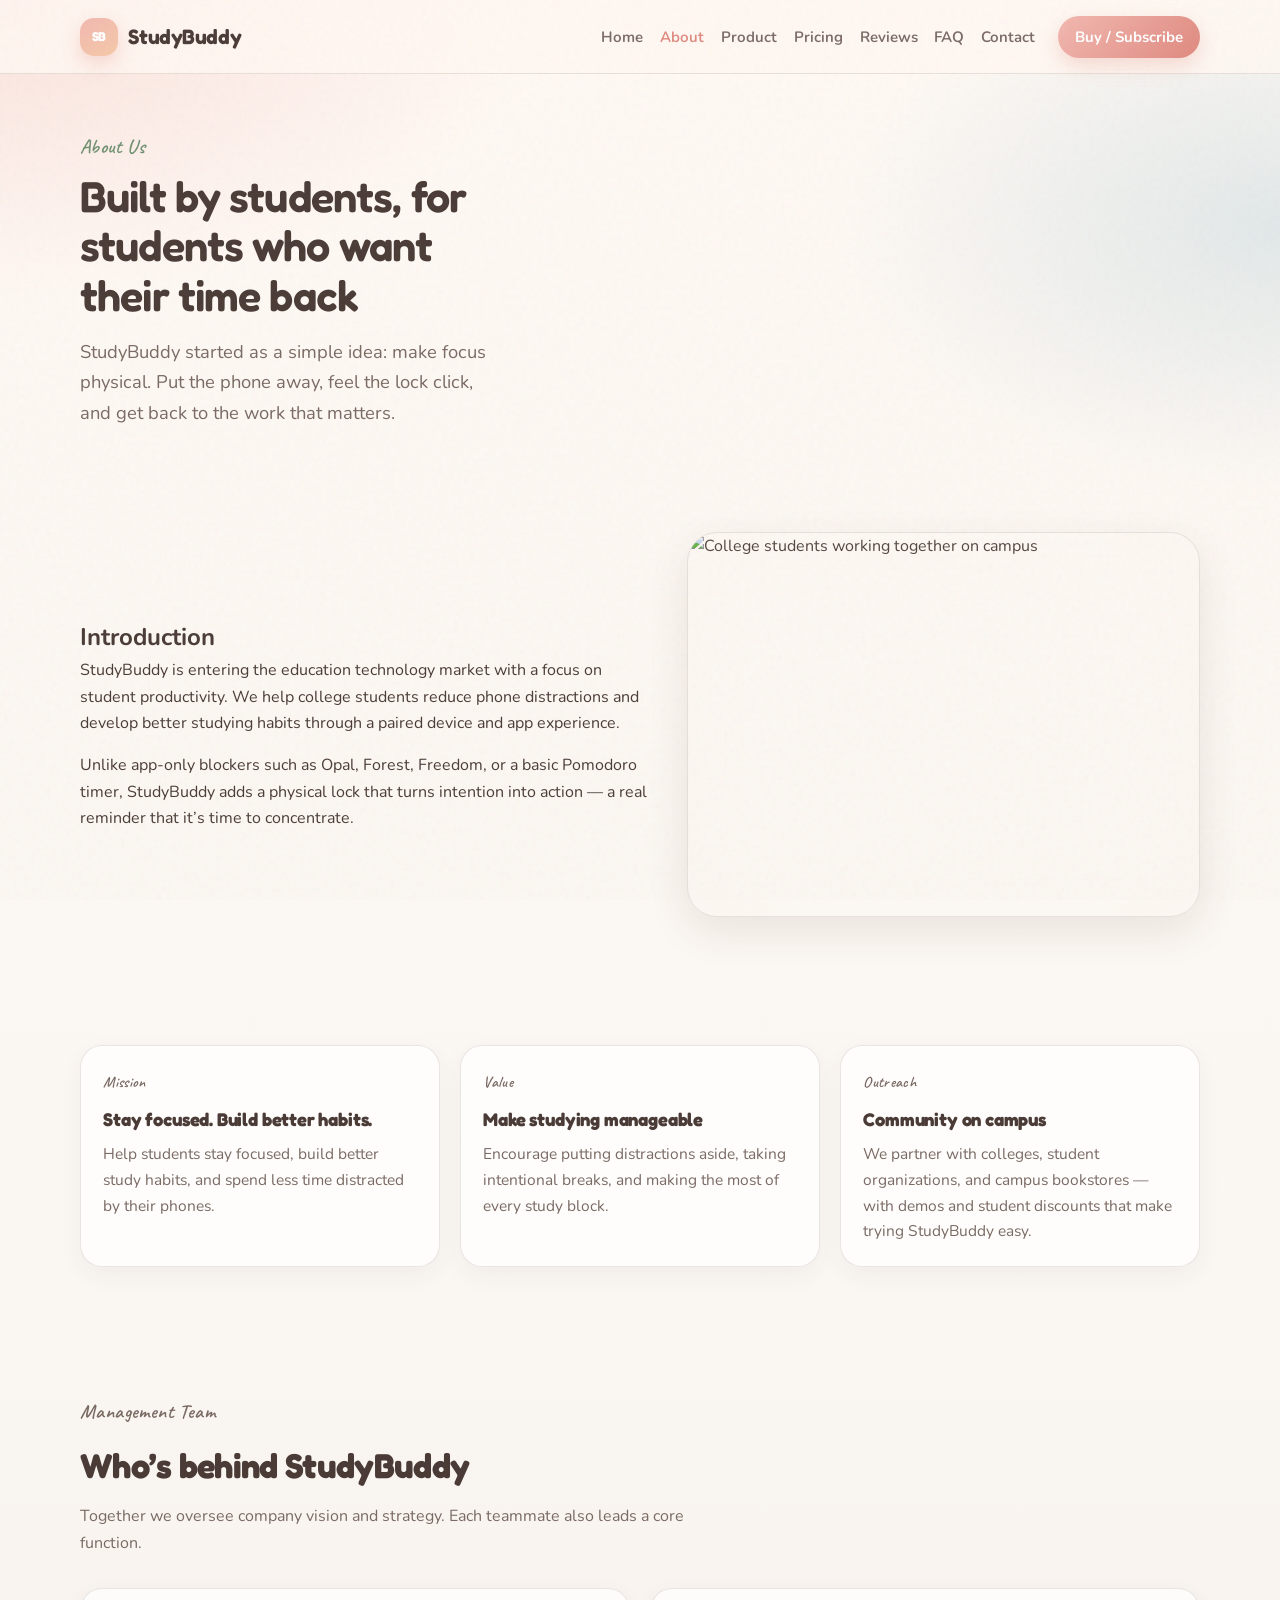
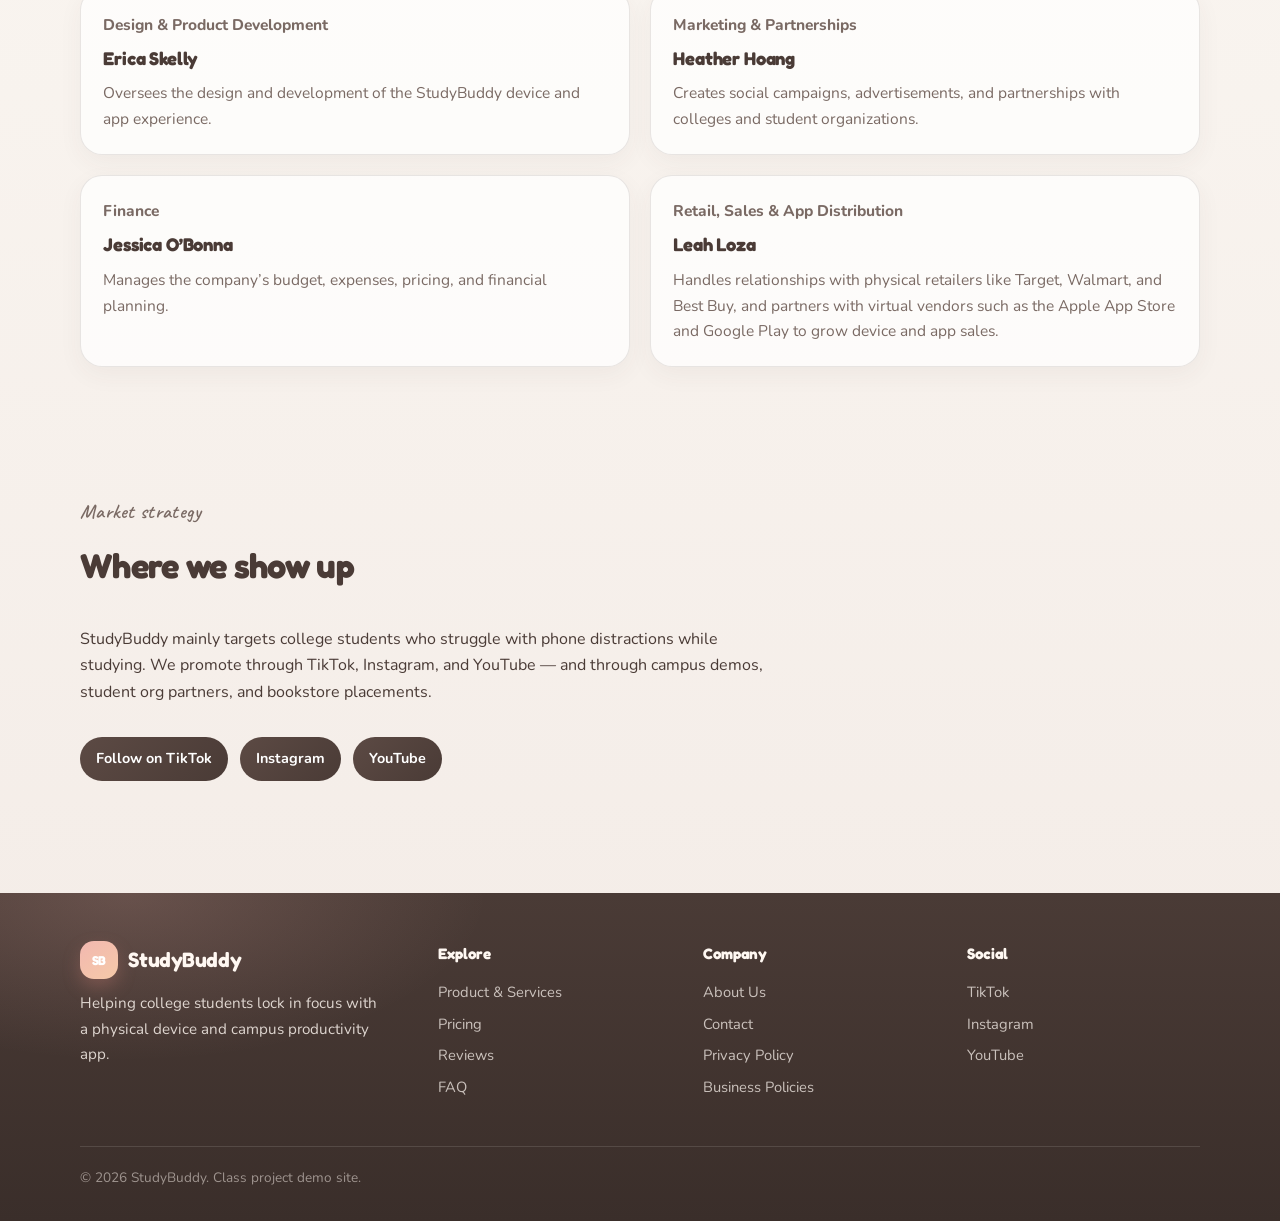
==== commit f55cfba2: "Note Leah’s App Store and Google Play partnerships. Co-authored-by: Cursor <cursoragent@cursor.com>" ====
--- a/about.html
+++ b/about.html
@@ -92,9 +92,9 @@
             <p>Manages the company’s budget, expenses, pricing, and financial planning.</p>
           </article>
           <article class="team-card">
-            <p class="role">Retail &amp; Sales</p>
+            <p class="role">Retail, Sales &amp; App Distribution</p>
             <h3>Leah Loza</h3>
-            <p>Handles relationships with stores such as Target, Walmart, and Best Buy and works to grow product sales.</p>
+            <p>Handles relationships with physical retailers like Target, Walmart, and Best Buy, and partners with virtual vendors such as the Apple App Store and Google Play to grow device and app sales.</p>
           </article>
         </div>
       </div>
